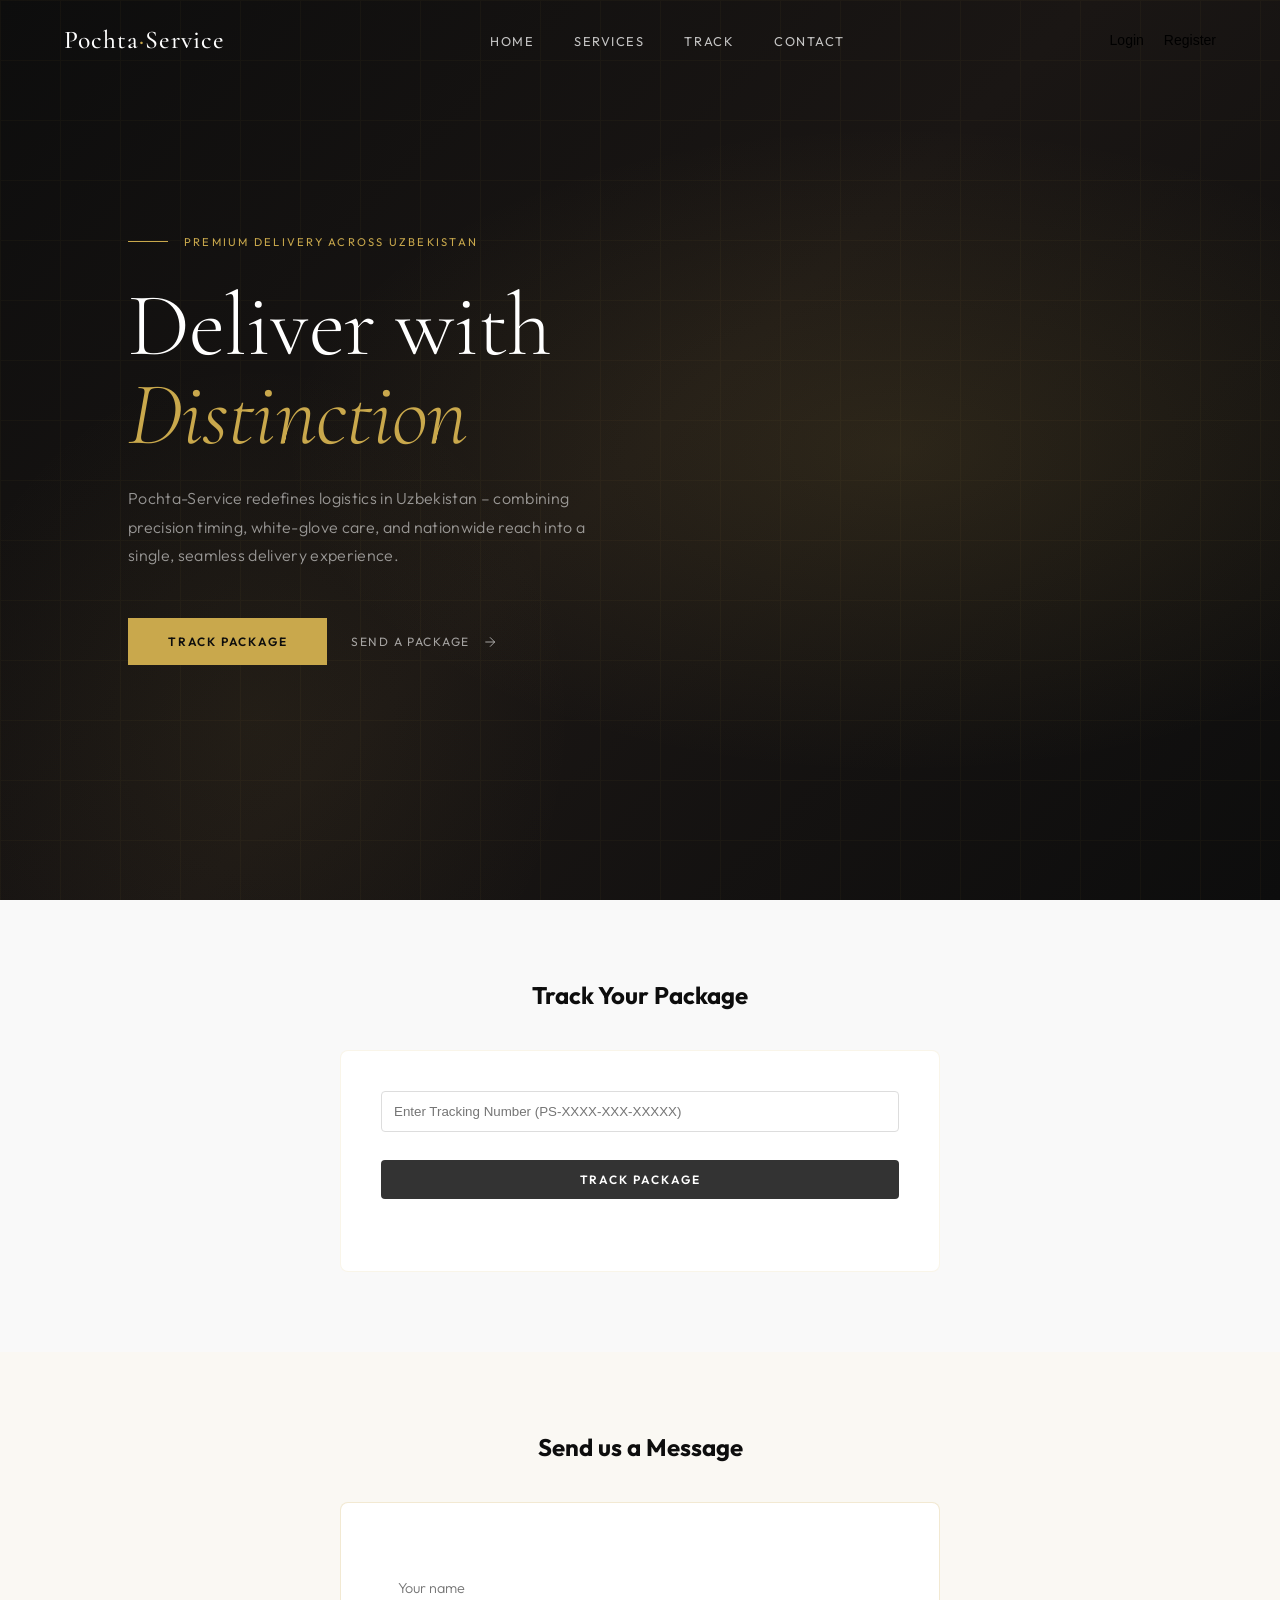
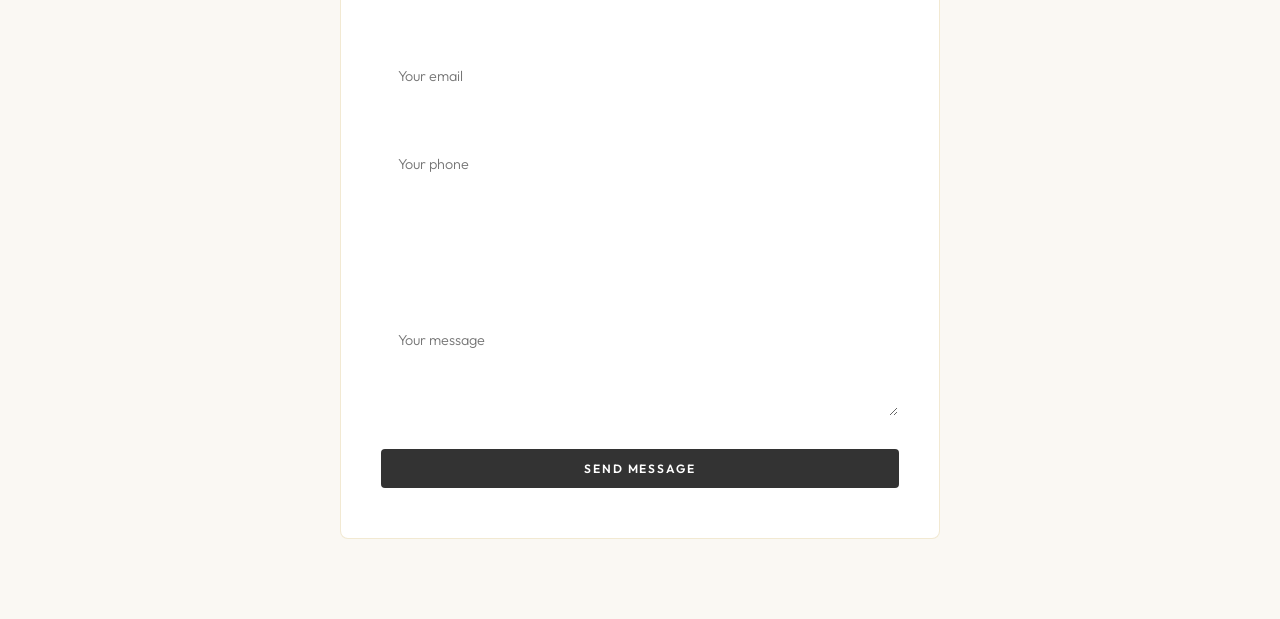
==== templates/app.html @ 168d545f "done" ====
<!DOCTYPE html>
<html lang="en">
<head>
  <meta charset="UTF-8" />
  <meta name="viewport" content="width=device-width, initial-scale=1.0" />
  <title>Pochta-Service – Premium Delivery Across Uzbekistan</title>
  <link rel="preconnect" href="https://fonts.googleapis.com" />
  <link rel="preconnect" href="https://fonts.gstatic.com" crossorigin />
  <link href="https://fonts.googleapis.com/css2?family=Cormorant+Garamond:ital,wght@0,300;0,400;0,500;0,600;1,300;1,400&family=Outfit:wght@200;300;400;500;600&display=swap" rel="stylesheet" />
  <link rel="stylesheet" href="../static/css/styles.css" />
  <style>
    .auth-container { max-width: 400px; margin: 50px auto; padding: 40px; background: white; border-radius: 8px; box-shadow: 0 2px 10px rgba(0,0,0,0.1); }
    .form-group { margin-bottom: 20px; }
    .form-group label { display: block; margin-bottom: 8px; font-weight: 500; }
    .form-group input, .form-group select { width: 100%; padding: 12px; border: 1px solid #ddd; border-radius: 4px; font-size: 14px; }
    .form-group input:focus { outline: none; border-color: #333; }
    .btn-submit { width: 100%; padding: 12px; background: #333; color: white; border: none; border-radius: 4px; cursor: pointer; font-weight: 600; }
    .btn-submit:hover { background: #555; }
    .error { color: #d32f2f; font-size: 14px; margin-top: 10px; }
    .success { color: #388e3c; font-size: 14px; margin-top: 10px; }
    .auth-link { text-align: center; margin-top: 20px; }
    .auth-link a { color: #333; text-decoration: none; cursor: pointer; }
    .auth-link a:hover { text-decoration: underline; }
    .page { display: none; }
    .page.active { display: block; }
    .navbar-auth { display: flex; gap: 20px; align-items: center; }
    .navbar-auth button { background: none; border: none; cursor: pointer; font-size: 14px; padding: 0; }
    .dashboard-grid { display: grid; grid-template-columns: repeat(auto-fit, minmax(300px, 1fr)); gap: 20px; margin: 20px 0; }
    .dashboard-card { padding: 20px; background: white; border-radius: 8px; border: 1px solid #ddd; }
    .dashboard-card h3 { margin-top: 0; }
    .order-form { max-width: 500px; }
    .order-form .form-group { margin-bottom: 15px; }
  </style>
</head>
<body>

  <!-- NAVBAR -->
  <nav id="navbar">
    <a href="#" class="nav-logo" onclick="goToPage('home')">Pochta<span>·</span>Service</a>
    <ul class="nav-links">
      <li><a href="#" onclick="goToPage('home')">Home</a></li>
      <li><a href="#services">Services</a></li>
      <li><a href="#track">Track</a></li>
      <li><a href="#contact">Contact</a></li>
    </ul>
    <div class="navbar-auth" id="navAuth">
      <button onclick="goToPage('login')">Login</button>
      <button onclick="goToPage('register')">Register</button>
    </div>
    <div class="navbar-auth" id="navAuthUser" style="display:none;">
      <span id="userDisplay"></span>
      <button onclick="logout()">Logout</button>
    </div>
  </nav>

  <!-- HOME PAGE -->
  <div id="page-home" class="page active">
    <!-- HERO -->
    <section class="hero">
      <div class="hero-bg"></div>
      <div class="hero-grid"></div>
      <div class="hero-content">
        <div class="hero-eyebrow">
          <div class="hero-eyebrow-line"></div>
          <span>Premium Delivery Across Uzbekistan</span>
        </div>
        <h1>Deliver with<br><em>Distinction</em></h1>
        <p class="hero-sub">Pochta-Service redefines logistics in Uzbekistan – combining precision timing, white-glove care, and nationwide reach into a single, seamless delivery experience.</p>
        <div class="hero-actions">
          <a href="#" class="btn-primary" onclick="goToPage('track')"><span>Track Package</span></a>
          <a href="#" class="btn-ghost" onclick="goToPage('register')">
            Send a Package
            <svg width="16" height="16" fill="none" stroke="currentColor" stroke-width="1.5" viewBox="0 0 24 24"><path d="M5 12h14M12 5l7 7-7 7"/></svg>
          </a>
        </div>
      </div>
    </section>

    <!-- TRACK SECTION -->
    <section id="track" class="track-section" style="padding: 80px 20px; background: #f9f9f9;">
      <div style="max-width: 600px; margin: 0 auto;">
        <h2 style="text-align: center; margin-bottom: 40px;">Track Your Package</h2>
        <div class="track-form" style="background: white; padding: 40px; border-radius: 8px;">
          <input type="text" placeholder="Enter Tracking Number (PS-XXXX-XXX-XXXXX)" style="width: 100%; padding: 12px; border: 1px solid #ddd; border-radius: 4px; margin-bottom: 20px;">
          <button class="btn-track" style="width: 100%; padding: 12px; background: #333; color: white; border: none; border-radius: 4px; cursor: pointer; font-weight: 600;">Track Package</button>
          <p style="margin-top: 20px; text-align: center; color: #666;"></p>
        </div>
      </div>
    </section>

    <!-- CONTACT SECTION -->
    <section id="contact" class="contact-section" style="padding: 80px 20px;">
      <div style="max-width: 600px; margin: 0 auto;">
        <h2 style="text-align: center; margin-bottom: 40px;">Send us a Message</h2>
        <div class="contact-form" style="background: white; padding: 40px; border-radius: 8px;">
          <div class="form-group">
            <label>Full Name *</label>
            <input type="text" placeholder="Your name" class="form-input">
          </div>
          <div class="form-group">
            <label>Email *</label>
            <input type="email" placeholder="Your email" class="form-input">
          </div>
          <div class="form-group">
            <label>Phone *</label>
            <input type="tel" placeholder="Your phone" class="form-input">
          </div>
          <div class="form-group">
            <label>Service Type</label>
            <select class="form-input">
              <option value="standard">Standard Delivery</option>
              <option value="express">Express Delivery</option>
              <option value="premium">Premium Service</option>
            </select>
          </div>
          <div class="form-group">
            <label>Message</label>
            <textarea placeholder="Your message" class="form-input" style="resize: vertical; min-height: 100px;"></textarea>
          </div>
          <button class="btn-send" style="width: 100%; padding: 12px; background: #333; color: white; border: none; border-radius: 4px; cursor: pointer; font-weight: 600;">Send Message</button>
          <div class="form-message" style="margin-top: 10px;"></div>
        </div>
      </div>
    </section>
  </div>

  <!-- REGISTER PAGE -->
  <div id="page-register" class="page">
    <div class="auth-container">
      <h2 style="text-align: center; margin-bottom: 30px;">Create Account</h2>
      <div class="form-group">
        <label>Phone Number *</label>
        <input type="tel" id="regPhone" placeholder="+998901234567">
      </div>
      <div class="form-group">
        <label>Password *</label>
        <input type="password" id="regPassword" placeholder="Enter password">
      </div>
      <div class="form-group">
        <label>Account Type</label>
        <select id="regRole">
          <option value="user">User (Send packages)</option>
          <option value="courier">Courier (Deliver packages)</option>
          <option value="manager">Manager (Manage operations)</option>
        </select>
      </div>
      <button class="btn-submit" onclick="register()">Create Account</button>
      <div id="regError" class="error"></div>
      <div id="regSuccess" class="success"></div>
      <div class="auth-link">
        Already have an account? <a onclick="goToPage('login')">Login here</a>
      </div>
    </div>
  </div>

  <!-- LOGIN PAGE -->
  <div id="page-login" class="page">
    <div class="auth-container">
      <h2 style="text-align: center; margin-bottom: 30px;">Login</h2>
      <div class="form-group">
        <label>Phone Number *</label>
        <input type="tel" id="loginPhone" placeholder="+998901234567">
      </div>
      <div class="form-group">
        <label>Password *</label>
        <input type="password" id="loginPassword" placeholder="Enter password">
      </div>
      <button class="btn-submit" onclick="login()">Login</button>
      <div id="loginError" class="error"></div>
      <div class="auth-link">
        Don't have an account? <a onclick="goToPage('register')">Register here</a>
      </div>
    </div>
  </div>

  <!-- DASHBOARD PAGE (Authenticated Users) -->
  <div id="page-dashboard" class="page">
    <div style="max-width: 1000px; margin: 40px auto; padding: 20px;">
      <h2 style="margin-bottom: 30px;">Your Dashboard</h2>
      <div class="dashboard-grid">
        <div class="dashboard-card">
          <h3>Saved Addresses</h3>
          <form id="addressForm">
            <div class="form-group">
              <label>Title *</label>
              <input type="text" id="addressTitle" placeholder="Home, Office, Warehouse" required>
            </div>
            <div class="form-group">
              <label>Region *</label>
              <select id="addressRegion" required>
                <option value="">Select region...</option>
              </select>
            </div>
            <div class="form-group">
              <label>City *</label>
              <select id="addressCity" required>
                <option value="">Select city...</option>
              </select>
            </div>
            <div class="form-group">
              <label>Street Address *</label>
              <input type="text" id="addressLine" placeholder="Street, house, apartment" required>
            </div>
            <div class="form-group">
              <label>Landmark</label>
              <input type="text" id="addressLandmark" placeholder="Near school, market, office tower">
            </div>
            <div class="form-group">
              <label style="display:flex; gap:8px; align-items:center;">
                <input type="checkbox" id="addressDefault">
                Set as default
              </label>
            </div>
            <button type="submit" class="btn-submit">Save Address</button>
            <div id="addressError" class="error"></div>
            <div id="addressSuccess" class="success"></div>
          </form>
          <div id="addressList" style="margin-top: 20px;">
            <p>No saved addresses yet.</p>
          </div>
        </div>
        <div class="dashboard-card">
          <h3>Create Order</h3>
          <form class="order-form" id="orderForm">
            <div class="form-group">
              <label>Pickup Address *</label>
              <select id="orderSenderAddress" required>
                <option value="">Select saved address...</option>
              </select>
            </div>
            <div class="form-group">
              <label>Recipient Name *</label>
              <input type="text" id="orderRecipient" placeholder="Full name" required>
            </div>
            <div class="form-group">
              <label>Recipient Phone *</label>
              <input type="tel" id="orderPhone" placeholder="+998901234567" required>
            </div>
            <div class="form-group">
              <label>Recipient Address *</label>
              <input type="text" id="orderAddress" placeholder="Full address" required>
            </div>
            <div class="form-group">
              <label>Region</label>
              <select id="orderRegion">
                <option value="">Select region...</option>
              </select>
            </div>
            <div class="form-group">
              <label>Service Type *</label>
              <select id="orderService" required>
                <option value="">Select service...</option>
                <option value="standard">Standard</option>
                <option value="express">Express</option>
                <option value="premium">Premium</option>
              </select>
            </div>
            <div class="form-group">
              <label>Weight (kg) *</label>
              <input type="number" id="orderWeight" placeholder="0.5" step="0.1" required>
            </div>
            <div class="form-group">
              <label>Notes</label>
              <textarea id="orderNotes" placeholder="Special instructions..." style="min-height: 80px;"></textarea>
            </div>
            <button type="submit" class="btn-submit">Create Order</button>
            <div id="orderError" class="error"></div>
            <div id="orderSuccess" class="success"></div>
          </form>
        </div>
        <div class="dashboard-card">
          <h3>Your Orders</h3>
          <div id="ordersList" style="max-height: 400px; overflow-y: auto;">
            <p>Loading your orders...</p>
          </div>
        </div>
      </div>
    </div>
  </div>

  <script>
    const API = '';
    let accessToken = null;
    let refreshToken = null;

    // Initialize
    document.addEventListener('DOMContentLoaded', () => {
      loadTokens();
      updateNavBar();
      setupEventListeners();
      if (accessToken) {
        loadUserAddresses();
        loadOrders();
      }
    });

    function setupEventListeners() {
      // Track package
      document.querySelector('.btn-track')?.addEventListener('click', trackPackage);
      
      // Contact form
      document.querySelector('.btn-send')?.addEventListener('click', sendMessage);

      // Address form
      document.querySelector('#addressForm')?.addEventListener('submit', createAddress);
      document.querySelector('#addressRegion')?.addEventListener('change', event => {
        loadAddressCities(event.target.value);
      });
      
      // Order form
      document.querySelector('#orderForm')?.addEventListener('submit', createOrder);
      
      // Load regions for order form
      loadRegions();
    }

    function loadTokens() {
      accessToken = localStorage.getItem('access_token');
      refreshToken = localStorage.getItem('refresh_token');
    }

    function saveTokens(access, refresh) {
      if (access) {
        localStorage.setItem('access_token', access);
        accessToken = access;
      }

      if (refresh) {
        localStorage.setItem('refresh_token', refresh);
        refreshToken = refresh;
      }

      updateNavBar();
    }

    function clearTokens() {
      localStorage.removeItem('access_token');
      localStorage.removeItem('refresh_token');
      accessToken = null;
      refreshToken = null;
      updateNavBar();
    }

    function extractTokens(data) {
      return {
        access: data?.access || data?.tokens?.access || null,
        refresh: data?.refresh || data?.tokens?.refresh || null
      };
    }

    function normalizeServiceType(serviceType) {
      if (serviceType === 'premium') {
        return 'express';
      }

      return serviceType || 'standard';
    }

    function getErrorMessage(data, fallback = 'Request failed') {
      if (!data) return fallback;
      if (typeof data.detail === 'string' && data.detail) return data.detail;
      if (typeof data.message === 'string' && data.message) return data.message;
      if (typeof data.error === 'string' && data.error) return data.error;
      if (typeof data.errors === 'string' && data.errors) return data.errors;

      if (data.errors && typeof data.errors === 'object') {
        const firstError = Object.values(data.errors).flat()[0];
        if (firstError) return firstError;
      }

      for (const value of Object.values(data)) {
        if (Array.isArray(value) && value.length && typeof value[0] === 'string') {
          return value[0];
        }
      }

      return fallback;
    }

    function promptLogin(message = 'Please login first') {
      alert(message);
      goToPage('login');
    }

    async function refreshAccessTokenIfNeeded() {
      if (!refreshToken) return false;

      try {
        const res = await fetch(`${API}/api/v1/users/token/refresh/`, {
          method: 'POST',
          headers: { 'Content-Type': 'application/json' },
          body: JSON.stringify({ refresh: refreshToken })
        });

        const data = await res.json();
        if (!res.ok || !data.access) {
          clearTokens();
          return false;
        }

        saveTokens(data.access, data.refresh || refreshToken);
        return true;
      } catch (e) {
        clearTokens();
        return false;
      }
    }

    async function apiFetch(url, options = {}, requiresAuth = false, retrying = false) {
      loadTokens();

      const headers = {
        ...(options.headers || {})
      };

      if (requiresAuth) {
        if (!accessToken) {
          promptLogin();
          throw new Error('AUTH_REQUIRED');
        }

        headers.Authorization = `Bearer ${accessToken}`;
      }

      const response = await fetch(url, {
        ...options,
        headers
      });

      if (response.status === 401 && requiresAuth && !retrying) {
        const refreshed = await refreshAccessTokenIfNeeded();
        if (refreshed) {
          return apiFetch(url, options, requiresAuth, true);
        }

        promptLogin();
        throw new Error('AUTH_REQUIRED');
      }

      return response;
    }

    function updateNavBar() {
      const navAuth = document.querySelector('#navAuth');
      const navAuthUser = document.querySelector('#navAuthUser');
      
      if (accessToken) {
        navAuth.style.display = 'none';
        navAuthUser.style.display = 'flex';
        const phone = localStorage.getItem('phone') || 'User';
        document.querySelector('#userDisplay').textContent = phone;
      } else {
        navAuth.style.display = 'flex';
        navAuthUser.style.display = 'none';
      }
    }

    function goToPage(page) {
      // Hide all pages
      document.querySelectorAll('.page').forEach(p => p.classList.remove('active'));
      
      // Check auth requirements
      if ((page === 'dashboard') && !accessToken) {
        goToPage('login');
        return;
      }
      
      // Show selected page
      const pageEl = document.querySelector(`#page-${page}`);
      if (pageEl) pageEl.classList.add('active');

      if (page === 'dashboard' && accessToken) {
        loadUserAddresses();
        loadOrders();
      }
      
      // Scroll to top
      window.scrollTo(0, 0);
    }

    async function register() {
      const phone = document.querySelector('#regPhone').value.trim();
      const password = document.querySelector('#regPassword').value.trim();
      const role = document.querySelector('#regRole').value;
      
      const errorDiv = document.querySelector('#regError');
      const successDiv = document.querySelector('#regSuccess');
      errorDiv.textContent = '';
      successDiv.textContent = '';
      
      if (!phone || !password) {
        errorDiv.textContent = 'Please fill in all fields';
        return;
      }
      
      try {
        const res = await fetch(`${API}/api/v1/users/register/`, {
          method: 'POST',
          headers: { 'Content-Type': 'application/json' },
          body: JSON.stringify({ phone, password, role })
        });
        
        const data = await res.json();
        
        if (res.ok) {
          successDiv.textContent = 'Registration successful! Redirecting to login...';
          setTimeout(() => goToPage('login'), 2000);
        } else {
          errorDiv.textContent = getErrorMessage(data, 'Registration failed');
        }
      } catch(e) {
        errorDiv.textContent = 'Server error: ' + e.message;
      }
    }

    async function login() {
      const phone = document.querySelector('#loginPhone').value.trim();
      const password = document.querySelector('#loginPassword').value.trim();
      
      const errorDiv = document.querySelector('#loginError');
      errorDiv.textContent = '';
      
      if (!phone || !password) {
        errorDiv.textContent = 'Please fill in all fields';
        return;
      }
      
      try {
        const res = await fetch(`${API}/api/v1/users/login/`, {
          method: 'POST',
          headers: { 'Content-Type': 'application/json' },
          body: JSON.stringify({ phone, password })
        });
        
        const data = await res.json();
        
        if (res.ok) {
          const tokens = extractTokens(data);
          saveTokens(tokens.access, tokens.refresh);
          localStorage.setItem('phone', data.user?.phone || phone);
          goToPage('dashboard');
          loadUserAddresses();
          loadOrders();
        } else {
          errorDiv.textContent = getErrorMessage(data, 'Login failed');
        }
      } catch(e) {
        errorDiv.textContent = 'Server error: ' + e.message;
      }
    }

    function logout() {
      clearTokens();
      localStorage.removeItem('phone');
      goToPage('home');
    }

    async function trackPackage() {
      const num = document.querySelector('.track-form input').value.trim();
      if (!num) {
        alert('Please enter a tracking number');
        return;
      }
      
      try {
        const res = await fetch(`${API}/api/v1/tracking/${num}/`);
        if (!res.ok) {
          alert('Tracking number not found');
          return;
        }
        const data = await res.json();
        document.querySelector('.track-form p').textContent =
          `📦 ${data.order_number} — ${data.status.replace(/_/g,' ').toUpperCase()} | ETA: ${data.estimated_delivery ? new Date(data.estimated_delivery).toLocaleDateString('en-GB') : 'TBD'}`;
      } catch(e) {
        alert('Server error: ' + e.message);
      }
    }

    async function loadRegions() {
      try {
        const res = await fetch(`${API}/api/v1/locations/regions/`);
        const data = await res.json();
        const selects = [
          document.querySelector('#orderRegion'),
          document.querySelector('#addressRegion'),
        ].filter(Boolean);

        selects.forEach(select => {
          const placeholder = select.id === 'addressRegion' ? 'Select region...' : 'Select region...';
          select.innerHTML = `<option value="">${placeholder}</option>`;
        });

        if (data.results) {
          data.results.forEach(region => {
            selects.forEach(select => {
              const option = document.createElement('option');
              option.value = region.id;
              option.textContent = region.name_en || region.name;
              select.appendChild(option);
            });
          });
        }
      } catch(e) {
        console.error('Error loading regions:', e);
      }
    }

    async function loadAddressCities(regionId) {
      const citySelect = document.querySelector('#addressCity');
      if (!citySelect) return;

      citySelect.innerHTML = '<option value="">Select city...</option>';

      if (!regionId) return;

      try {
        const res = await fetch(`${API}/api/v1/locations/cities/?region=${regionId}`);
        const data = await res.json();
        const cities = data.results || data;

        cities.forEach(city => {
          const option = document.createElement('option');
          option.value = city.id;
          option.textContent = city.name_en || city.name;
          citySelect.appendChild(option);
        });
      } catch (e) {
        console.error('Error loading cities:', e);
      }
    }

    function renderAddressList(addresses) {
      const addressList = document.querySelector('#addressList');
      const addressSelect = document.querySelector('#orderSenderAddress');
      if (!addressList || !addressSelect) return;

      addressSelect.innerHTML = '<option value="">Select saved address...</option>';

      if (!addresses.length) {
        addressList.innerHTML = '<p>No saved addresses yet. Add one above to use it in orders.</p>';
        return;
      }

      addressList.innerHTML = addresses.map(address => `
        <div style="padding: 12px 0; border-bottom: 1px solid #eee;">
          <div style="font-weight: 600;">${address.title || 'Address'}${address.is_default ? ' (Default)' : ''}</div>
          <div style="font-size: 12px; color: #666;">${address.full_address}</div>
        </div>
      `).join('');

      addresses.forEach(address => {
        const option = document.createElement('option');
        option.value = address.id;
        option.textContent = address.full_address;
        if (address.is_default) {
          option.selected = true;
        }
        addressSelect.appendChild(option);
      });
    }

    async function loadUserAddresses() {
      loadTokens();
      if (!accessToken) return;

      try {
        const res = await apiFetch(`${API}/api/v1/users/addresses/`, {}, true);
        const data = await res.json();
        const addresses = data.results || data;
        renderAddressList(Array.isArray(addresses) ? addresses : []);
      } catch (e) {
        if (e.message !== 'AUTH_REQUIRED') {
          console.error('Error loading addresses:', e);
        }
      }
    }

    async function createAddress(e) {
      e.preventDefault();

      const errorDiv = document.querySelector('#addressError');
      const successDiv = document.querySelector('#addressSuccess');
      errorDiv.textContent = '';
      successDiv.textContent = '';

      const payload = {
        title: document.querySelector('#addressTitle').value.trim(),
        region: document.querySelector('#addressRegion').value,
        city: document.querySelector('#addressCity').value,
        address: document.querySelector('#addressLine').value.trim(),
        landmark: document.querySelector('#addressLandmark').value.trim(),
        is_default: document.querySelector('#addressDefault').checked,
      };

      try {
        const res = await apiFetch(`${API}/api/v1/users/addresses/`, {
          method: 'POST',
          headers: { 'Content-Type': 'application/json' },
          body: JSON.stringify(payload),
        }, true);

        const data = await res.json();

        if (res.ok) {
          successDiv.textContent = 'Address saved successfully.';
          document.querySelector('#addressForm').reset();
          document.querySelector('#addressCity').innerHTML = '<option value="">Select city...</option>';
          await loadUserAddresses();
        } else if (res.status === 401) {
          errorDiv.textContent = 'Please login first';
        } else {
          errorDiv.textContent = getErrorMessage(data, 'Unable to save address');
        }
      } catch (e) {
        if (e.message !== 'AUTH_REQUIRED') {
          errorDiv.textContent = 'Server error: ' + e.message;
        }
      }
    }

    async function sendMessage() {
      const fields = document.querySelectorAll('.contact-form input, .contact-form select, .contact-form textarea');
      const values = [...fields].map(f => f.value.trim());
      const [name, email, phone] = values;

      const msgDiv = document.querySelector('.form-message');
      msgDiv.textContent = '';

      if (!name || !email || !phone) {
        msgDiv.textContent = 'Please fill in all required fields';
        msgDiv.className = 'error';
        return;
      }

      loadTokens();

      if (!accessToken) {
        msgDiv.textContent = 'Please login first';
        msgDiv.className = 'error';
        goToPage('login');
        return;
      }

      const payload = {
        full_name: values[0],
        email: values[1],
        phone: values[2],
        service_type: values[3],
        message: values[4],
      };

      try {
        const res = await apiFetch(`${API}/api/v1/notifications/contact/`, {
          method: 'POST',
          headers: { 'Content-Type': 'application/json' },
          body: JSON.stringify(payload),
        }, true);
        const data = await res.json();
        if (!res.ok) {
          msgDiv.textContent = getErrorMessage(data, 'Unable to submit contact message');
          msgDiv.className = 'error';
          return;
        }
      } catch (e) {
        if (e.message !== 'AUTH_REQUIRED') {
          msgDiv.textContent = 'Server error: ' + e.message;
          msgDiv.className = 'error';
        }
        return;
      }

      msgDiv.textContent = 'Your message has been submitted successfully.';
      msgDiv.className = 'success';
    }

    async function createOrder(e) {
      e.preventDefault();

      const errorDiv = document.querySelector('#orderError');
      const successDiv = document.querySelector('#orderSuccess');
      errorDiv.textContent = '';
      successDiv.textContent = '';

      const formData = {
        sender_address: document.querySelector('#orderSenderAddress').value || null,
        recipient_name: document.querySelector('#orderRecipient').value,
        recipient_phone: document.querySelector('#orderPhone').value,
        recipient_address: document.querySelector('#orderAddress').value,
        to_region: document.querySelector('#orderRegion').value,
        service_type: normalizeServiceType(document.querySelector('#orderService').value),
        weight_kg: parseFloat(document.querySelector('#orderWeight').value),
        notes: document.querySelector('#orderNotes').value
      };

      try {
        const res = await apiFetch(`${API}/api/v1/orders/create/`, {
          method: 'POST',
          headers: { 'Content-Type': 'application/json' },
          body: JSON.stringify(formData)
        }, true);

        const data = await res.json();

        if (res.ok) {
          successDiv.textContent = `✓ Order created! Your tracking number is: ${data.order_number}. Check your orders list below.`;
          document.querySelector('#orderForm').reset();
          await loadUserAddresses();
          setTimeout(loadOrders, 1000);
        } else if (res.status === 401) {
          errorDiv.textContent = 'Please login first';
        } else {
          errorDiv.textContent = getErrorMessage(data, 'Order creation failed');
        }
      } catch (e) {
        if (e.message !== 'AUTH_REQUIRED') {
          errorDiv.textContent = 'Server error: ' + e.message;
        }
      }
    }

    async function loadOrders() {
      loadTokens();
      if (!accessToken) return;

      try {
        const res = await apiFetch(`${API}/api/v1/orders/`, {}, true);
        const data = await res.json();
        const ordersList = document.querySelector('#ordersList');

        if (!data.results || data.results.length === 0) {
          ordersList.innerHTML = '<p>No orders yet. <a href="#" onclick="goToPage(\'dashboard\')">Create one now</a></p>';
          return;
        }

        ordersList.innerHTML = data.results.map(order => `
          <div style="padding: 15px; border-bottom: 1px solid #eee;">
            <div style="font-weight: 600;">📦 ${order.order_number}</div>
            <div style="font-size: 12px; color: #666;">Pickup: ${order.sender_address_title || 'Not selected'}</div>
            <div style="font-size: 12px; color: #666;">Status: ${order.status}</div>
            <div style="font-size: 12px; color: #666;">To: ${order.recipient_name}</div>
          </div>
        `).join('');
      } catch (e) {
        if (e.message !== 'AUTH_REQUIRED') {
          console.error('Error loading orders:', e);
        }
      }
    }
  </script>
</body>
</html>
---- static/css/styles.css ----
*, *::before, *::after { box-sizing: border-box; margin: 0; padding: 0; }
:root {
  --gold: #C9A84C;
  --gold-light: #E8CC85;
  --gold-dark: #9A7A2E;
  --gold-pale: #F7EFD6;
  --ink: #0D0D0D;
  --ink-soft: #1A1A1A;
  --ink-muted: #3A3A3A;
  --cream: #FAF8F3;
  --cream-dark: #F0EBE0;
  --white: #FFFFFF;
  --border: rgba(201,168,76,0.25);
  --border-light: rgba(201,168,76,0.12);
  --shadow: 0 24px 64px rgba(0,0,0,0.12);
  --radius: 2px;
}

html { scroll-behavior: smooth; }

body {
  font-family: 'Outfit', sans-serif;
  background: var(--cream);
  color: var(--ink);
  overflow-x: hidden;
  cursor: none;
}

/* Custom cursor */
.cursor {
  position: fixed; top: 0; left: 0; width: 10px; height: 10px;
  background: var(--gold); border-radius: 50%;
  pointer-events: none; z-index: 9999;
  transform: translate(-50%, -50%);
  transition: transform 0.08s ease, background 0.2s;
}
.cursor-ring {
  position: fixed; top: 0; left: 0; width: 36px; height: 36px;
  border: 1px solid var(--gold); border-radius: 50%;
  pointer-events: none; z-index: 9998;
  transform: translate(-50%, -50%);
  transition: transform 0.25s ease, width 0.2s, height 0.2s, opacity 0.2s;
  opacity: 0.6;
}

/* NAVBAR */
nav {
  position: fixed; top: 0; left: 0; right: 0; z-index: 1000;
  display: flex; align-items: center; justify-content: space-between;
  padding: 1.5rem 5vw;
  background: transparent;
  transition: background 0.4s ease, padding 0.4s ease;
}
nav.scrolled {
  background: rgba(13,13,13,0.95);
  backdrop-filter: blur(12px);
  padding: 1rem 5vw;
  border-bottom: 1px solid var(--border);
}
.nav-logo {
  font-family: 'Cormorant Garamond', serif;
  font-size: 1.6rem;
  font-weight: 500;
  color: var(--white);
  letter-spacing: 0.04em;
  text-decoration: none;
}
.nav-logo span { color: var(--gold); }
.nav-links {
  display: flex; gap: 2.5rem; list-style: none;
}
.nav-links a {
  font-size: 0.8rem;
  font-weight: 400;
  letter-spacing: 0.12em;
  text-transform: uppercase;
  color: rgba(255,255,255,0.75);
  text-decoration: none;
  position: relative;
  transition: color 0.3s;
}
.nav-links a::after {
  content: '';
  position: absolute; bottom: -4px; left: 0; right: 0;
  height: 1px; background: var(--gold);
  transform: scaleX(0); transform-origin: left;
  transition: transform 0.3s ease;
}
.nav-links a:hover { color: var(--gold-light); }
.nav-links a:hover::after { transform: scaleX(1); }
.nav-cta {
  font-size: 0.75rem;
  font-weight: 500;
  letter-spacing: 0.12em;
  text-transform: uppercase;
  color: var(--ink);
  background: var(--gold);
  padding: 0.65rem 1.6rem;
  text-decoration: none;
  transition: background 0.3s, transform 0.2s;
}
.nav-cta:hover { background: var(--gold-light); transform: translateY(-1px); }

/* HERO */
.hero {
  position: relative;
  height: 100vh;
  min-height: 700px;
  display: flex;
  align-items: center;
  overflow: hidden;
  background: var(--ink);
}
.hero-bg {
  position: absolute; inset: 0;
  background: 
    radial-gradient(ellipse 80% 60% at 70% 50%, rgba(201,168,76,0.12) 0%, transparent 60%),
    radial-gradient(ellipse 50% 80% at 20% 80%, rgba(201,168,76,0.06) 0%, transparent 50%),
    linear-gradient(135deg, #0D0D0D 0%, #1A1614 50%, #0D0D0D 100%);
}
.hero-grid {
  position: absolute; inset: 0; opacity: 0.04;
  background-image: 
    linear-gradient(var(--gold) 1px, transparent 1px),
    linear-gradient(90deg, var(--gold) 1px, transparent 1px);
  background-size: 60px 60px;
}
.hero-content {
  position: relative; z-index: 2;
  padding: 0 5vw;
  max-width: 820px;
}
.hero-eyebrow {
  display: flex; align-items: center; gap: 1rem;
  margin-bottom: 2rem;
}
.hero-eyebrow-line { width: 40px; height: 1px; background: var(--gold); }
.hero-eyebrow span {
  font-size: 0.7rem;
  letter-spacing: 0.2em;
  text-transform: uppercase;
  color: var(--gold);
  font-weight: 400;
}
.hero h1 {
  font-family: 'Cormorant Garamond', serif;
  font-size: clamp(3.5rem, 7vw, 7rem);
  font-weight: 300;
  line-height: 1.0;
  color: var(--white);
  margin-bottom: 1.5rem;
  letter-spacing: -0.01em;
}
.hero h1 em {
  font-style: italic;
  color: var(--gold);
}
.hero-sub {
  font-size: 1rem;
  font-weight: 300;
  color: rgba(255,255,255,0.55);
  line-height: 1.8;
  max-width: 500px;
  margin-bottom: 3rem;
  letter-spacing: 0.02em;
}
.hero-actions {
  display: flex; gap: 1.5rem; align-items: center;
}
.btn-primary {
  display: inline-block;
  padding: 1rem 2.5rem;
  background: var(--gold);
  color: var(--ink);
  font-size: 0.75rem;
  font-weight: 600;
  letter-spacing: 0.15em;
  text-transform: uppercase;
  text-decoration: none;
  transition: all 0.3s ease;
  position: relative;
  overflow: hidden;
}
.btn-primary::before {
  content: '';
  position: absolute; inset: 0;
  background: var(--gold-light);
  transform: translateX(-100%);
  transition: transform 0.4s ease;
}
.btn-primary:hover::before { transform: translateX(0); }
.btn-primary span { position: relative; z-index: 1; }
.btn-ghost {
  display: inline-flex; align-items: center; gap: 0.75rem;
  font-size: 0.75rem;
  font-weight: 400;
  letter-spacing: 0.12em;
  text-transform: uppercase;
  color: rgba(255,255,255,0.6);
  text-decoration: none;
  transition: color 0.3s;
}
.btn-ghost svg { transition: transform 0.3s; }
.btn-ghost:hover { color: var(--gold); }
.btn-ghost:hover svg { transform: translateX(4px); }

.hero-stats {
  position: absolute;
  right: 5vw; bottom: 10%;
  display: flex; flex-direction: column; gap: 2rem;
  z-index: 2;
}
.hero-stat {
  text-align: right;
  border-right: 1px solid var(--border);
  padding-right: 1.5rem;
}
.hero-stat-num {
  font-family: 'Cormorant Garamond', serif;
  font-size: 2.5rem;
  font-weight: 300;
  color: var(--white);
  line-height: 1;
}
.hero-stat-num span { color: var(--gold); }
.hero-stat-label {
  font-size: 0.65rem;
  letter-spacing: 0.16em;
  text-transform: uppercase;
  color: rgba(255,255,255,0.4);
  margin-top: 0.25rem;
}

.hero-scroll {
  position: absolute; bottom: 3rem; left: 50%;
  transform: translateX(-50%);
  display: flex; flex-direction: column; align-items: center; gap: 0.5rem;
  z-index: 2;
  color: rgba(255,255,255,0.3);
  font-size: 0.6rem;
  letter-spacing: 0.2em;
  text-transform: uppercase;
}
.scroll-line {
  width: 1px; height: 40px;
  background: linear-gradient(to bottom, var(--gold), transparent);
  animation: scrollLine 2s ease-in-out infinite;
}
@keyframes scrollLine {
  0%, 100% { opacity: 0.3; transform: scaleY(1); }
  50% { opacity: 1; transform: scaleY(0.6); }
}

/* MARQUEE */
.marquee-strip {
  background: var(--gold);
  padding: 0.9rem 0;
  overflow: hidden;
  white-space: nowrap;
}
.marquee-track {
  display: inline-flex; gap: 0;
  animation: marquee 30s linear infinite;
}
.marquee-item {
  display: inline-flex; align-items: center; gap: 1.5rem;
  padding: 0 2.5rem;
  font-size: 0.7rem;
  letter-spacing: 0.18em;
  text-transform: uppercase;
  font-weight: 600;
  color: var(--ink);
}
.marquee-dot { width: 4px; height: 4px; background: var(--ink); border-radius: 50%; opacity: 0.4; }
@keyframes marquee {
  0% { transform: translateX(0); }
  100% { transform: translateX(-50%); }
}

/* SECTION BASE */
section { padding: 8rem 5vw; }
.section-label {
  display: flex; align-items: center; gap: 1rem;
  margin-bottom: 1.5rem;
}
.section-label-line { width: 32px; height: 1px; background: var(--gold); }
.section-label span {
  font-size: 0.65rem;
  letter-spacing: 0.2em;
  text-transform: uppercase;
  color: var(--gold);
  font-weight: 500;
}
.section-title {
  font-family: 'Cormorant Garamond', serif;
  font-size: clamp(2.5rem, 5vw, 4.5rem);
  font-weight: 300;
  line-height: 1.1;
  letter-spacing: -0.01em;
}
.section-title em { font-style: italic; color: var(--gold-dark); }

/* ABOUT */
.about { background: var(--white); }
.about-grid {
  display: grid;
  grid-template-columns: 1fr 1fr;
  gap: 8rem;
  align-items: center;
  margin-top: 5rem;
}
.about-visual {
  position: relative;
}
.about-img-frame {
  aspect-ratio: 4/5;
  background: var(--cream-dark);
  position: relative;
  overflow: hidden;
}
.about-img-inner {
  position: absolute; inset: 0;
  background: 
    linear-gradient(135deg, #1a1410 0%, #2d2118 40%, #1a1410 100%);
  display: flex; align-items: center; justify-content: center;
}
.about-img-pattern {
  position: absolute; inset: 0; opacity: 0.15;
  background-image: 
    repeating-linear-gradient(45deg, var(--gold) 0, var(--gold) 1px, transparent 0, transparent 50%);
  background-size: 20px 20px;
}
.about-img-icon {
  font-size: 8rem;
  opacity: 0.6;
  filter: sepia(1) saturate(3) hue-rotate(5deg);
}
.about-badge {
  position: absolute;
  bottom: -2rem; right: -2rem;
  width: 140px; height: 140px;
  background: var(--gold);
  display: flex; flex-direction: column;
  align-items: center; justify-content: center;
}
.about-badge-num {
  font-family: 'Cormorant Garamond', serif;
  font-size: 2.8rem;
  font-weight: 300;
  color: var(--ink);
  line-height: 1;
}
.about-badge-text {
  font-size: 0.6rem;
  letter-spacing: 0.14em;
  text-transform: uppercase;
  color: var(--ink);
  text-align: center;
  margin-top: 0.3rem;
}
.about-text { color: var(--ink-muted); }
.about-text p {
  font-size: 1.05rem;
  font-weight: 300;
  line-height: 1.9;
  color: var(--ink-muted);
  margin-bottom: 1.5rem;
}
.about-pillars {
  display: grid; grid-template-columns: 1fr 1fr;
  gap: 1.5rem;
  margin-top: 3rem;
}
.pillar {
  padding: 1.5rem;
  border: 1px solid var(--border-light);
  background: var(--cream);
}
.pillar-icon {
  width: 36px; height: 36px;
  background: var(--gold-pale);
  display: flex; align-items: center; justify-content: center;
  margin-bottom: 1rem;
}
.pillar-title {
  font-size: 0.85rem;
  font-weight: 600;
  letter-spacing: 0.04em;
  color: var(--ink);
  margin-bottom: 0.4rem;
}
.pillar-desc {
  font-size: 0.8rem;
  color: var(--ink-muted);
  line-height: 1.6;
  font-weight: 300;
}

/* SERVICES */
.services { background: var(--ink); }
.services .section-title { color: var(--white); }
.services .section-title em { color: var(--gold); }
.services-intro {
  font-size: 1rem;
  font-weight: 300;
  color: rgba(255,255,255,0.5);
  line-height: 1.8;
  max-width: 500px;
  margin-top: 1rem;
}
.services-header {
  display: flex; justify-content: space-between; align-items: flex-end;
  margin-bottom: 5rem;
}
.services-grid {
  display: grid;
  grid-template-columns: repeat(3, 1fr);
  gap: 1px;
  background: var(--border);
}
.service-card {
  background: var(--ink-soft);
  padding: 3rem 2.5rem;
  position: relative;
  overflow: hidden;
  transition: background 0.4s;
  cursor: pointer;
}
.service-card::before {
  content: '';
  position: absolute; inset: 0;
  background: linear-gradient(135deg, rgba(201,168,76,0.08) 0%, transparent 60%);
  opacity: 0;
  transition: opacity 0.4s;
}
.service-card:hover { background: #1e1b16; }
.service-card:hover::before { opacity: 1; }
.service-num {
  font-family: 'Cormorant Garamond', serif;
  font-size: 0.9rem;
  color: rgba(201,168,76,0.4);
  letter-spacing: 0.1em;
  margin-bottom: 2rem;
}
.service-icon {
  width: 52px; height: 52px;
  border: 1px solid var(--border);
  display: flex; align-items: center; justify-content: center;
  margin-bottom: 1.5rem;
  transition: border-color 0.3s, background 0.3s;
}
.service-card:hover .service-icon {
  border-color: var(--gold);
  background: rgba(201,168,76,0.1);
}
.service-icon svg { stroke: var(--gold); }
.service-title {
  font-family: 'Cormorant Garamond', serif;
  font-size: 1.5rem;
  font-weight: 400;
  color: var(--white);
  margin-bottom: 1rem;
  line-height: 1.2;
}
.service-desc {
  font-size: 0.85rem;
  font-weight: 300;
  color: rgba(255,255,255,0.45);
  line-height: 1.7;
  margin-bottom: 2rem;
}
.service-link {
  display: inline-flex; align-items: center; gap: 0.5rem;
  font-size: 0.7rem;
  letter-spacing: 0.16em;
  text-transform: uppercase;
  color: var(--gold);
  text-decoration: none;
  transition: gap 0.3s;
}
.service-link::after {
  content: '';
  position: absolute;
  inset: 0;
  z-index: 10;
}
.service-link:hover { gap: 1rem; }
.service-card.featured {
  background: var(--gold);
  grid-column: span 1;
}
.service-card.featured .service-num { color: rgba(13,13,13,0.3); }
.service-card.featured .service-icon {
  border-color: rgba(0,0,0,0.2);
  background: rgba(0,0,0,0.08);
}
.service-card.featured .service-icon svg { stroke: var(--ink); }
.service-card.featured .service-title { color: var(--ink); }
.service-card.featured .service-desc { color: rgba(13,13,13,0.6); }
.service-card.featured .service-link { color: var(--ink); }
.service-card.featured::before { display: none; }
.service-card.featured:hover { background: var(--gold-light); }

/* TRACK */
.track { background: var(--cream); }
.track-inner {
  display: grid;
  grid-template-columns: 1fr 1fr;
  gap: 6rem;
  align-items: start;
  margin-top: 4rem;
}
.track-form {
  background: var(--white);
  padding: 3rem;
  border: 1px solid var(--border-light);
}
.track-form h3 {
  font-family: 'Cormorant Garamond', serif;
  font-size: 1.8rem;
  font-weight: 400;
  margin-bottom: 0.5rem;
}
.track-form p {
  font-size: 0.85rem;
  color: var(--ink-muted);
  font-weight: 300;
  margin-bottom: 2rem;
}
.form-group { margin-bottom: 1.25rem; }
.form-group label {
  display: block;
  font-size: 0.65rem;
  letter-spacing: 0.16em;
  text-transform: uppercase;
  color: var(--ink-muted);
  margin-bottom: 0.5rem;
  font-weight: 500;
}
.form-group input, .form-group select {
  width: 100%;
  padding: 0.85rem 1rem;
  border: 1px solid rgba(0,0,0,0.12);
  background: var(--cream);
  font-family: 'Outfit', sans-serif;
  font-size: 0.9rem;
  font-weight: 300;
  color: var(--ink);
  outline: none;
  transition: border-color 0.3s;
  appearance: none;
}
.form-group input:focus, .form-group select:focus {
  border-color: var(--gold);
}
.btn-track {
  width: 100%;
  padding: 1rem;
  background: var(--ink);
  color: var(--white);
  font-family: 'Outfit', sans-serif;
  font-size: 0.75rem;
  font-weight: 600;
  letter-spacing: 0.16em;
  text-transform: uppercase;
  border: none;
  cursor: none;
  transition: background 0.3s;
  margin-top: 0.5rem;
}
.btn-track:hover { background: var(--gold); color: var(--ink); }
.track-visual {
  padding-top: 1rem;
}
.track-steps {
  position: relative;
}
.track-steps::before {
  content: '';
  position: absolute; left: 19px; top: 24px; bottom: 24px;
  width: 1px;
  background: linear-gradient(to bottom, var(--gold), var(--border-light));
}
.track-step {
  display: flex; gap: 2rem;
  margin-bottom: 2.5rem;
  align-items: flex-start;
}
.track-step-dot {
  width: 40px; height: 40px;
  background: var(--gold-pale);
  border: 1px solid var(--gold);
  display: flex; align-items: center; justify-content: center;
  flex-shrink: 0;
  font-family: 'Cormorant Garamond', serif;
  font-size: 0.9rem;
  color: var(--gold-dark);
  font-weight: 600;
  position: relative; z-index: 1;
}
.track-step-dot.active {
  background: var(--gold);
  color: var(--ink);
}
.track-step-title {
  font-size: 0.95rem;
  font-weight: 500;
  color: var(--ink);
  margin-bottom: 0.25rem;
}
.track-step-desc {
  font-size: 0.82rem;
  color: var(--ink-muted);
  font-weight: 300;
  line-height: 1.6;
}

/* COVERAGE */
.coverage { background: var(--white); }
.coverage-inner {
  display: grid;
  grid-template-columns: 1.2fr 1fr;
  gap: 6rem;
  align-items: center;
  margin-top: 4rem;
}
.map-container {
  aspect-ratio: 1.2;
  background: var(--cream);
  border: 1px solid var(--border-light);
  position: relative;
  overflow: hidden;
  display: flex; align-items: center; justify-content: center;
}
.map-svg { width: 90%; height: 90%; }
.map-pulse {
  animation: pulse 2s ease-in-out infinite;
}
@keyframes pulse {
  0%, 100% { opacity: 0.4; r: 6; }
  50% { opacity: 1; r: 8; }
}
.cities-list {
  display: flex; flex-direction: column; gap: 0;
}
.city-item {
  display: flex; align-items: center; justify-content: space-between;
  padding: 1.2rem 0;
  border-bottom: 1px solid var(--border-light);
}
.city-name {
  font-size: 0.95rem;
  font-weight: 400;
  color: var(--ink);
}
.city-time {
  font-size: 0.75rem;
  color: var(--gold-dark);
  letter-spacing: 0.08em;
}
.city-status {
  display: inline-flex; align-items: center; gap: 0.4rem;
  font-size: 0.65rem;
  letter-spacing: 0.1em;
  text-transform: uppercase;
  color: #2a7a4f;
}
.city-status::before {
  content: '';
  width: 5px; height: 5px;
  background: #2a7a4f;
  border-radius: 50%;
}
.coverage-cta {
  margin-top: 2rem;
  font-size: 0.8rem;
  color: var(--ink-muted);
  font-weight: 300;
}
.coverage-cta a {
  color: var(--gold-dark);
  text-decoration: none;
  border-bottom: 1px solid var(--gold);
  padding-bottom: 1px;
}

/* TESTIMONIALS */
.testimonials { background: var(--cream-dark); }
.testimonials-grid {
  display: grid;
  grid-template-columns: repeat(3, 1fr);
  gap: 2rem;
  margin-top: 5rem;
}
.testimonial {
  background: var(--white);
  padding: 2.5rem;
  border: 1px solid var(--border-light);
  position: relative;
}
.testimonial::before {
  content: '"';
  font-family: 'Cormorant Garamond', serif;
  font-size: 6rem;
  color: var(--gold);
  opacity: 0.2;
  position: absolute;
  top: 0.5rem; left: 1.5rem;
  line-height: 1;
}
.testimonial-text {
  font-size: 0.9rem;
  font-weight: 300;
  line-height: 1.8;
  color: var(--ink-muted);
  margin-bottom: 2rem;
  position: relative; z-index: 1;
}
.testimonial-author {
  display: flex; align-items: center; gap: 1rem;
  border-top: 1px solid var(--border-light);
  padding-top: 1.5rem;
}
.author-avatar {
  width: 44px; height: 44px;
  background: var(--gold-pale);
  border: 1px solid var(--border);
  display: flex; align-items: center; justify-content: center;
  font-family: 'Cormorant Garamond', serif;
  font-size: 1rem;
  color: var(--gold-dark);
  font-weight: 600;
  flex-shrink: 0;
}
.author-name {
  font-size: 0.9rem;
  font-weight: 500;
  color: var(--ink);
}
.author-role {
  font-size: 0.75rem;
  color: var(--ink-muted);
  font-weight: 300;
}
.stars { color: var(--gold); font-size: 0.8rem; margin-bottom: 1rem; }

/* PRICING */
.pricing { background: var(--white); }
.pricing-grid {
  display: grid;
  grid-template-columns: repeat(3, 1fr);
  gap: 2rem;
  margin-top: 5rem;
}
.price-card {
  border: 1px solid var(--border-light);
  padding: 3rem 2.5rem;
  position: relative;
  transition: transform 0.3s, box-shadow 0.3s;
}
.price-card:hover {
  transform: translateY(-6px);
  box-shadow: var(--shadow);
}
.price-card.premium {
  background: var(--ink);
  border-color: var(--gold);
}
.price-badge {
  position: absolute; top: -1px; left: 50%; transform: translateX(-50%);
  background: var(--gold);
  color: var(--ink);
  font-size: 0.6rem;
  letter-spacing: 0.16em;
  text-transform: uppercase;
  font-weight: 600;
  padding: 0.3rem 1rem;
}
.price-tier {
  font-size: 0.7rem;
  letter-spacing: 0.16em;
  text-transform: uppercase;
  color: var(--gold);
  font-weight: 500;
  margin-bottom: 1rem;
}
.price-amount {
  font-family: 'Cormorant Garamond', serif;
  font-size: 3.5rem;
  font-weight: 300;
  line-height: 1;
  margin-bottom: 0.25rem;
}
.price-card.premium .price-amount { color: var(--white); }
.price-currency {
  font-family: 'Cormorant Garamond', serif;
  font-size: 1.5rem;
  font-weight: 300;
  vertical-align: super;
  font-size: 1.2rem;
}
.price-period {
  font-size: 0.8rem;
  color: var(--ink-muted);
  font-weight: 300;
  margin-bottom: 2rem;
}
.price-card.premium .price-period { color: rgba(255,255,255,0.5); }
.price-divider {
  height: 1px;
  background: var(--border-light);
  margin: 1.5rem 0;
}
.price-card.premium .price-divider { background: var(--border); }
.price-features {
  list-style: none;
  margin-bottom: 2.5rem;
}
.price-features li {
  font-size: 0.85rem;
  font-weight: 300;
  color: var(--ink-muted);
  padding: 0.5rem 0;
  display: flex; align-items: flex-start; gap: 0.75rem;
  line-height: 1.4;
}
.price-card.premium .price-features li { color: rgba(255,255,255,0.65); }
.price-features li::before {
  content: '';
  width: 14px; height: 14px; min-width: 14px;
  border: 1px solid var(--gold);
  background: var(--gold-pale);
  margin-top: 1px;
  position: relative;
}
.price-features li::before {
  background-image: url("data:image/svg+xml,%3Csvg xmlns='http://www.w3.org/2000/svg' viewBox='0 0 14 14'%3E%3Cpath d='M2.5 7l3 3 6-6' stroke='%23C9A84C' stroke-width='1.5' fill='none' stroke-linecap='round'/%3E%3C/svg%3E");
  background-size: 12px; background-repeat: no-repeat; background-position: center;
}
.price-card.premium .price-features li::before { background-color: rgba(201,168,76,0.2); }
.btn-price {
  display: block;
  width: 100%;
  padding: 1rem;
  text-align: center;
  font-size: 0.75rem;
  font-weight: 600;
  letter-spacing: 0.14em;
  text-transform: uppercase;
  text-decoration: none;
  transition: all 0.3s;
  border: 1px solid var(--border);
  color: var(--ink);
  background: transparent;
  cursor: none;
}
.btn-price::after {
  content: '';
  position: absolute;
  inset: 0;
  z-index: 10;
}
.btn-price:hover { background: var(--ink); color: var(--white); border-color: var(--ink); }
.price-card.premium .btn-price {
  background: var(--gold);
  border-color: var(--gold);
  color: var(--ink);
}
.price-card.premium .btn-price:hover {
  background: var(--gold-light);
  border-color: var(--gold-light);
}

/* CONTACT */
.contact { background: var(--ink); }
.contact .section-title { color: var(--white); }
.contact-inner {
  display: grid;
  grid-template-columns: 1fr 1.2fr;
  gap: 6rem;
  margin-top: 5rem;
}
.contact-info p {
  font-size: 1rem;
  font-weight: 300;
  color: rgba(255,255,255,0.5);
  line-height: 1.8;
  margin-bottom: 3rem;
}
.contact-details { list-style: none; }
.contact-details li {
  display: flex; align-items: flex-start; gap: 1rem;
  padding: 1.5rem 0;
  border-top: 1px solid var(--border);
}
.contact-detail-label {
  font-size: 0.65rem;
  letter-spacing: 0.16em;
  text-transform: uppercase;
  color: var(--gold);
  font-weight: 500;
  min-width: 80px;
  margin-top: 0.15rem;
}
.contact-detail-val {
  font-size: 0.9rem;
  font-weight: 300;
  color: rgba(255,255,255,0.75);
  line-height: 1.6;
}
.contact-form {
  background: rgba(255,255,255,0.03);
  border: 1px solid var(--border);
  padding: 3rem;
}
.contact-form .form-group label { color: rgba(255,255,255,0.45); }
.contact-form .form-group input,
.contact-form .form-group select,
.contact-form textarea {
  background: rgba(255,255,255,0.04);
  border: 1px solid rgba(255,255,255,0.1);
  color: var(--white);
  font-family: 'Outfit', sans-serif;
  font-size: 0.9rem;
  font-weight: 300;
  width: 100%;
  padding: 0.85rem 1rem;
  outline: none;
  transition: border-color 0.3s;
  resize: vertical;
}
.contact-form .form-group input:focus,
.contact-form .form-group select:focus,
.contact-form textarea:focus { border-color: var(--gold); }
.btn-send {
  width: 100%;
  padding: 1rem;
  background: var(--gold);
  color: var(--ink);
  font-family: 'Outfit', sans-serif;
  font-size: 0.75rem;
  font-weight: 600;
  letter-spacing: 0.16em;
  text-transform: uppercase;
  border: none;
  cursor: none;
  transition: background 0.3s;
  margin-top: 0.5rem;
}
.btn-send:hover { background: var(--gold-light); }

/* FOOTER */
footer {
  background: #080808;
  padding: 5rem 5vw 2rem;
  border-top: 1px solid var(--border);
}
.footer-grid {
  display: grid;
  grid-template-columns: 2fr 1fr 1fr 1fr;
  gap: 4rem;
  margin-bottom: 4rem;
}
.footer-logo {
  font-family: 'Cormorant Garamond', serif;
  font-size: 1.8rem;
  font-weight: 500;
  color: var(--white);
  letter-spacing: 0.04em;
  margin-bottom: 1rem;
  display: block;
}
.footer-logo span { color: var(--gold); }
.footer-desc {
  font-size: 0.85rem;
  font-weight: 300;
  color: rgba(255,255,255,0.35);
  line-height: 1.7;
  max-width: 300px;
  margin-bottom: 2rem;
}
.footer-social {
  display: flex; gap: 1rem;
}
.footer-social a {
  width: 36px; height: 36px;
  border: 1px solid var(--border);
  display: flex; align-items: center; justify-content: center;
  color: rgba(255,255,255,0.4);
  text-decoration: none;
  font-size: 0.75rem;
  font-weight: 600;
  transition: all 0.3s;
}
.footer-social a:hover { border-color: var(--gold); color: var(--gold); }
.footer-col h4 {
  font-size: 0.65rem;
  letter-spacing: 0.18em;
  text-transform: uppercase;
  color: var(--gold);
  font-weight: 500;
  margin-bottom: 1.5rem;
}
.footer-col ul { list-style: none; }
.footer-col ul li {
  margin-bottom: 0.75rem;
}
.footer-col ul li a {
  font-size: 0.85rem;
  font-weight: 300;
  color: rgba(255,255,255,0.4);
  text-decoration: none;
  transition: color 0.3s;
}
.footer-col ul li a:hover { color: rgba(255,255,255,0.8); }
.footer-bottom {
  display: flex; justify-content: space-between; align-items: center;
  border-top: 1px solid rgba(255,255,255,0.06);
  padding-top: 2rem;
}
.footer-copy {
  font-size: 0.75rem;
  color: rgba(255,255,255,0.25);
  font-weight: 300;
}
.footer-legal {
  display: flex; gap: 2rem;
}
.footer-legal a {
  font-size: 0.75rem;
  color: rgba(255,255,255,0.25);
  text-decoration: none;
  transition: color 0.3s;
  font-weight: 300;
}
.footer-legal a:hover { color: rgba(255,255,255,0.6); }

/* ANIMATIONS */
.fade-up {
  opacity: 0;
  transform: translateY(30px);
  transition: opacity 0.7s ease, transform 0.7s ease;
}
.fade-up.visible {
  opacity: 1;
  transform: translateY(0);
}
.fade-up-delay-1 { transition-delay: 0.1s; }
.fade-up-delay-2 { transition-delay: 0.2s; }
.fade-up-delay-3 { transition-delay: 0.3s; }
.fade-up-delay-4 { transition-delay: 0.4s; }

.about-intro { margin-top: 1.5rem; }
.service-link-muted { color: var(--ink-muted); }
.track-label { margin-bottom: 2rem; }
.map-pulse-delay-1 { animation-delay: 0.4s; }
.map-pulse-delay-2 { animation-delay: 0.8s; }
.price-amount-highlight,
.price-amount-highlight .price-currency { color: var(--gold); }
.contact-title-light { color: var(--white); }
.contact-title-light em { color: var(--gold); }
.contact-select { cursor: none; }
/* MOBILE */
@media (max-width: 768px) {
  nav { padding: 1rem 5vw; }
  .nav-links, .nav-cta { display: none; }
  .hero h1 { font-size: 3rem; }
  .hero-stats { display: none; }
  .about-grid, .coverage-inner, .contact-inner, .track-inner { grid-template-columns: 1fr; gap: 3rem; }
  .services-grid { grid-template-columns: 1fr; }
  .testimonials-grid, .pricing-grid { grid-template-columns: 1fr; }
  .footer-grid { grid-template-columns: 1fr 1fr; gap: 2rem; }
  section { padding: 5rem 5vw; }
  .about-badge { right: 0; bottom: -1rem; }
  .services-header { flex-direction: column; align-items: flex-start; gap: 1rem; }
}

/* AUTH PAGES */
.auth-page {
  min-height: 100vh;
  background: var(--ink);
}
.auth-main {
  min-height: calc(100vh - 140px);
  display: flex;
  align-items: center;
  justify-content: center;
  padding: 7rem 1rem 2rem;
}
.auth-card {
  width: 100%;
  max-width: 480px;
  background: rgba(255,255,255,0.04);
  border: 1px solid var(--border);
  padding: 2rem;
}
.auth-card h1 {
  color: var(--white);
  font-family: 'Cormorant Garamond', serif;
  font-size: 2.2rem;
  font-weight: 400;
  margin-bottom: 0.3rem;
}
.auth-card p {
  color: rgba(255,255,255,0.6);
  margin-bottom: 1.5rem;
}
.auth-card .form-group label {
  color: rgba(255,255,255,0.7);
}
.auth-card .form-group input,
.auth-card .form-group select {
  background: rgba(255,255,255,0.08);
  border-color: rgba(255,255,255,0.2);
  color: var(--white);
}
.auth-link-row {
  margin-top: 1rem;
  color: rgba(255,255,255,0.7);
  font-size: 0.9rem;
}
.auth-link-row a {
  color: var(--gold-light);
  text-decoration: none;
}
.auth-feedback {
  margin-top: 0.8rem;
  font-size: 0.9rem;
}
.auth-error {
  color: #ff9f9f;
}
.auth-success {
  color: #9dffba;
}
.auth-footer {
  padding: 0.8rem 5vw 1.5rem;
}
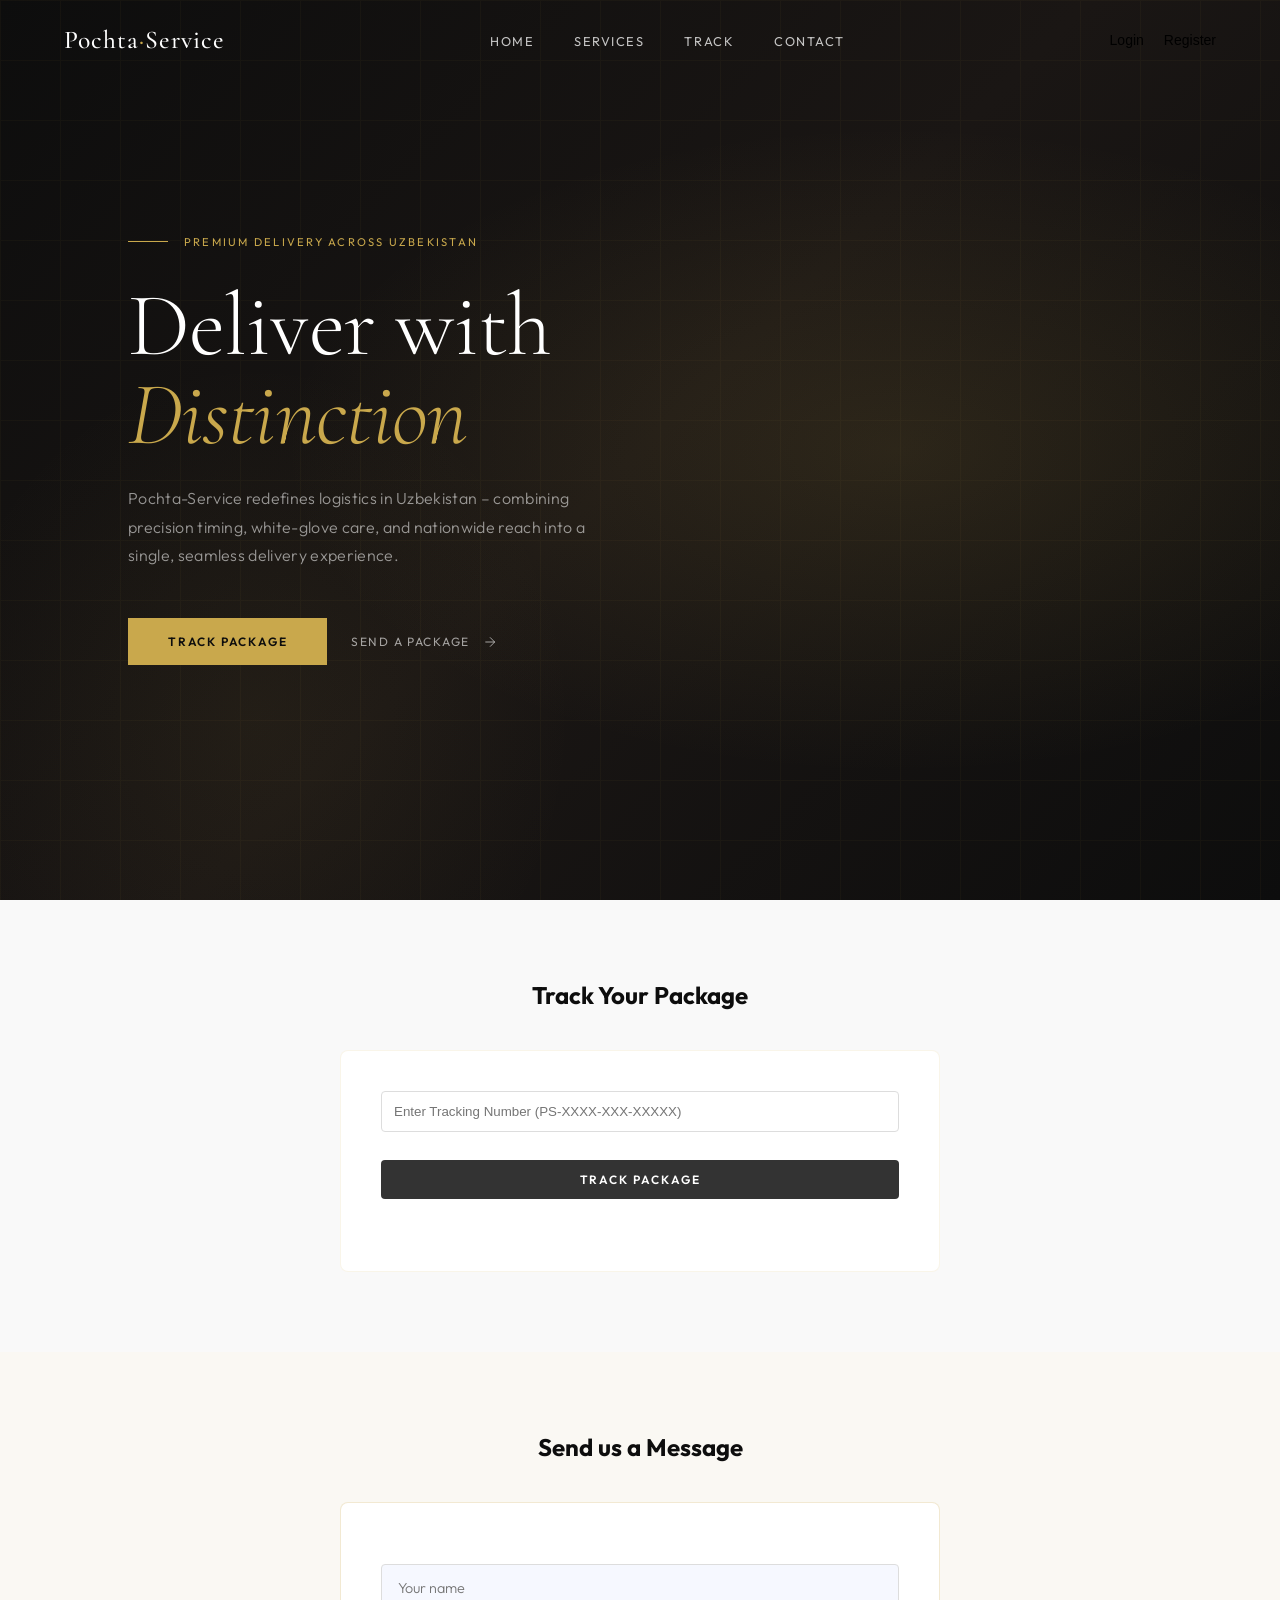
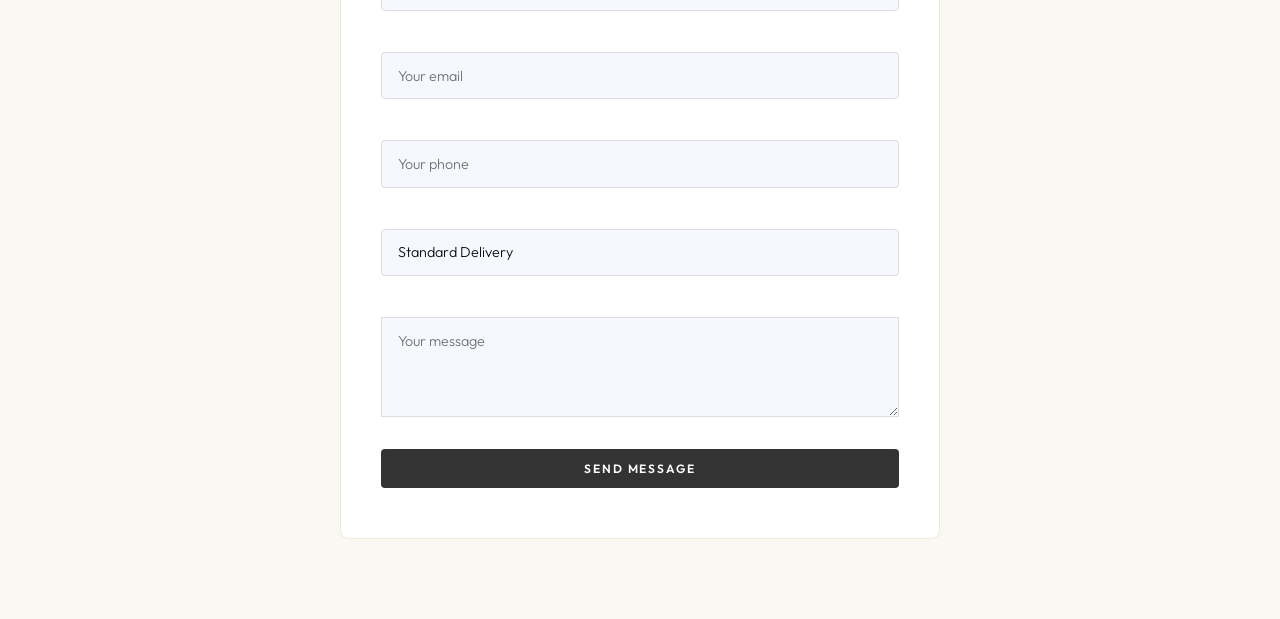
==== commit 6a3763d0: "already done" ====
--- a/templates/app.html
+++ b/templates/app.html
@@ -30,18 +30,31 @@
     .dashboard-card h3 { margin-top: 0; }
     .order-form { max-width: 500px; }
     .order-form .form-group { margin-bottom: 15px; }
+    /* Keep contact fields readable on this light page. */
+    .contact-form .form-group input,
+    .contact-form .form-group select,
+    .contact-form .form-group textarea {
+      background: #f6f8ff;
+      color: #111;
+      caret-color: #111;
+      border: 1px solid #ddd;
+      cursor: text;
+    }
+    .contact-form .form-group textarea {
+      line-height: 1.45;
+    }
   </style>
 </head>
 <body>
 
   <!-- NAVBAR -->
   <nav id="navbar">
-    <a href="#" class="nav-logo" onclick="goToPage('home')">Pochta<span>·</span>Service</a>
+    <a href="/" class="nav-logo">Pochta<span>·</span>Service</a>
     <ul class="nav-links">
-      <li><a href="#" onclick="goToPage('home')">Home</a></li>
-      <li><a href="#services">Services</a></li>
-      <li><a href="#track">Track</a></li>
-      <li><a href="#contact">Contact</a></li>
+      <li><a href="/">Home</a></li>
+      <li><a href="#services" onclick="goToSection('services'); return false;">Services</a></li>
+      <li><a href="#track" onclick="goToSection('track'); return false;">Track</a></li>
+      <li><a href="#contact" onclick="goToSection('contact'); return false;">Contact</a></li>
     </ul>
     <div class="navbar-auth" id="navAuth">
       <button onclick="goToPage('login')">Login</button>
@@ -67,7 +80,7 @@
         <h1>Deliver with<br><em>Distinction</em></h1>
         <p class="hero-sub">Pochta-Service redefines logistics in Uzbekistan – combining precision timing, white-glove care, and nationwide reach into a single, seamless delivery experience.</p>
         <div class="hero-actions">
-          <a href="#" class="btn-primary" onclick="goToPage('track')"><span>Track Package</span></a>
+          <a href="#track" class="btn-primary" onclick="goToSection('track'); return false;"><span>Track Package</span></a>
           <a href="#" class="btn-ghost" onclick="goToPage('register')">
             Send a Package
             <svg width="16" height="16" fill="none" stroke="currentColor" stroke-width="1.5" viewBox="0 0 24 24"><path d="M5 12h14M12 5l7 7-7 7"/></svg>
@@ -137,6 +150,10 @@
         <input type="password" id="regPassword" placeholder="Enter password">
       </div>
       <div class="form-group">
+        <label>Confirm Password *</label>
+        <input type="password" id="regConfirmPassword" placeholder="Confirm password">
+      </div>
+      <div class="form-group">
         <label>Account Type</label>
         <select id="regRole">
           <option value="user">User (Send packages)</option>
@@ -223,8 +240,8 @@
           <h3>Create Order</h3>
           <form class="order-form" id="orderForm">
             <div class="form-group">
-              <label>Pickup Address *</label>
-              <select id="orderSenderAddress" required>
+              <label>Pickup Address</label>
+              <select id="orderSenderAddress">
                 <option value="">Select saved address...</option>
               </select>
             </div>
@@ -288,6 +305,18 @@
       loadTokens();
       updateNavBar();
       setupEventListeners();
+
+      // Role-based redirect guard: couriers should NOT be on app.html
+      const userRole = localStorage.getItem('user_role');
+      if (accessToken && userRole === 'courier') {
+        window.location.href = '/courier-dashboard/';
+        return;
+      }
+      if (accessToken && userRole === 'manager') {
+        window.location.href = '/custom-admin/';
+        return;
+      }
+
       if (accessToken) {
         loadUserAddresses();
         loadOrders();
@@ -478,9 +507,21 @@
       window.scrollTo(0, 0);
     }
 
+    function goToSection(sectionId) {
+      // Ensure home page is visible before trying to scroll to sections.
+      goToPage('home');
+      requestAnimationFrame(() => {
+        const section = document.getElementById(sectionId);
+        if (section) {
+          section.scrollIntoView({ behavior: 'smooth', block: 'start' });
+        }
+      });
+    }
+
     async function register() {
       const phone = document.querySelector('#regPhone').value.trim();
       const password = document.querySelector('#regPassword').value.trim();
+      const confirm_password = document.querySelector('#regConfirmPassword').value.trim();
       const role = document.querySelector('#regRole').value;
       
       const errorDiv = document.querySelector('#regError');
@@ -488,8 +529,13 @@
       errorDiv.textContent = '';
       successDiv.textContent = '';
       
-      if (!phone || !password) {
+      if (!phone || !password || !confirm_password) {
         errorDiv.textContent = 'Please fill in all fields';
+        return;
+      }
+      
+      if (password !== confirm_password) {
+        errorDiv.textContent = 'Passwords do not match';
         return;
       }
       
@@ -497,14 +543,33 @@
         const res = await fetch(`${API}/api/v1/users/register/`, {
           method: 'POST',
           headers: { 'Content-Type': 'application/json' },
-          body: JSON.stringify({ phone, password, role })
+          body: JSON.stringify({ phone, password, confirm_password, role })
         });
         
         const data = await res.json();
         
         if (res.ok) {
-          successDiv.textContent = 'Registration successful! Redirecting to login...';
-          setTimeout(() => goToPage('login'), 2000);
+          const tokens = extractTokens(data);
+          saveTokens(tokens.access, tokens.refresh);
+          localStorage.setItem('phone', data.user?.phone || phone);
+          const role = data.user?.role || 'user';
+          localStorage.setItem('user_role', role);
+          const redirectTo = data.redirect_to;
+          
+          if (role === 'courier') {
+            successDiv.textContent = 'Registration successful! Redirecting to courier dashboard...';
+            setTimeout(() => window.location.href = redirectTo || '/courier-dashboard/', 800);
+          } else if (role === 'manager') {
+            successDiv.textContent = 'Registration successful! Redirecting to admin panel...';
+            setTimeout(() => window.location.href = redirectTo || '/custom-admin/', 800);
+          } else {
+            successDiv.textContent = 'Registration successful! Redirecting to dashboard...';
+            setTimeout(() => {
+              goToPage('dashboard');
+              loadUserAddresses();
+              loadOrders();
+            }, 800);
+          }
         } else {
           errorDiv.textContent = getErrorMessage(data, 'Registration failed');
         }
@@ -538,9 +603,20 @@
           const tokens = extractTokens(data);
           saveTokens(tokens.access, tokens.refresh);
           localStorage.setItem('phone', data.user?.phone || phone);
-          goToPage('dashboard');
-          loadUserAddresses();
-          loadOrders();
+          const role = data.user?.role || 'user';
+          localStorage.setItem('user_role', role);
+          const redirectTo = data.redirect_to;
+          
+          // Role-based redirect after login
+          if (role === 'courier') {
+            window.location.href = redirectTo || '/courier-dashboard/';
+          } else if (role === 'manager') {
+            window.location.href = redirectTo || '/custom-admin/';
+          } else {
+            goToPage('dashboard');
+            loadUserAddresses();
+            loadOrders();
+          }
         } else {
           errorDiv.textContent = getErrorMessage(data, 'Login failed');
         }
@@ -552,6 +628,7 @@
     function logout() {
       clearTokens();
       localStorage.removeItem('phone');
+      localStorage.removeItem('user_role');
       goToPage('home');
     }
 
@@ -683,12 +760,18 @@
       errorDiv.textContent = '';
       successDiv.textContent = '';
 
+      const regionSelect = document.querySelector('#addressRegion');
+      const citySelect = document.querySelector('#addressCity');
+      const regionLabel = regionSelect?.options?.[regionSelect.selectedIndex]?.text || '';
+      const cityLabel = citySelect?.options?.[citySelect.selectedIndex]?.text || '';
+      const streetAddress = document.querySelector('#addressLine').value.trim();
+      const landmark = document.querySelector('#addressLandmark').value.trim();
+
+      const addressParts = [regionLabel, cityLabel, streetAddress, landmark].filter(Boolean);
+
       const payload = {
         title: document.querySelector('#addressTitle').value.trim(),
-        region: document.querySelector('#addressRegion').value,
-        city: document.querySelector('#addressCity').value,
-        address: document.querySelector('#addressLine').value.trim(),
-        landmark: document.querySelector('#addressLandmark').value.trim(),
+        full_address: addressParts.join(', '),
         is_default: document.querySelector('#addressDefault').checked,
       };
 
@@ -769,8 +852,15 @@
         return;
       }
 
-      msgDiv.textContent = 'Your message has been submitted successfully.';
+      msgDiv.textContent = 'Your message has been submitted successfully. Redirecting to your orders...';
       msgDiv.className = 'success';
+      
+      // Redirect to dashboard to view orders and tracking
+      setTimeout(() => {
+        goToPage('dashboard');
+        loadUserAddresses();
+        loadOrders();
+      }, 1500);
     }
 
     async function createOrder(e) {
@@ -786,7 +876,7 @@
         recipient_name: document.querySelector('#orderRecipient').value,
         recipient_phone: document.querySelector('#orderPhone').value,
         recipient_address: document.querySelector('#orderAddress').value,
-        to_region: document.querySelector('#orderRegion').value,
+        to_region: document.querySelector('#orderRegion').value || null,
         service_type: normalizeServiceType(document.querySelector('#orderService').value),
         weight_kg: parseFloat(document.querySelector('#orderWeight').value),
         notes: document.querySelector('#orderNotes').value
